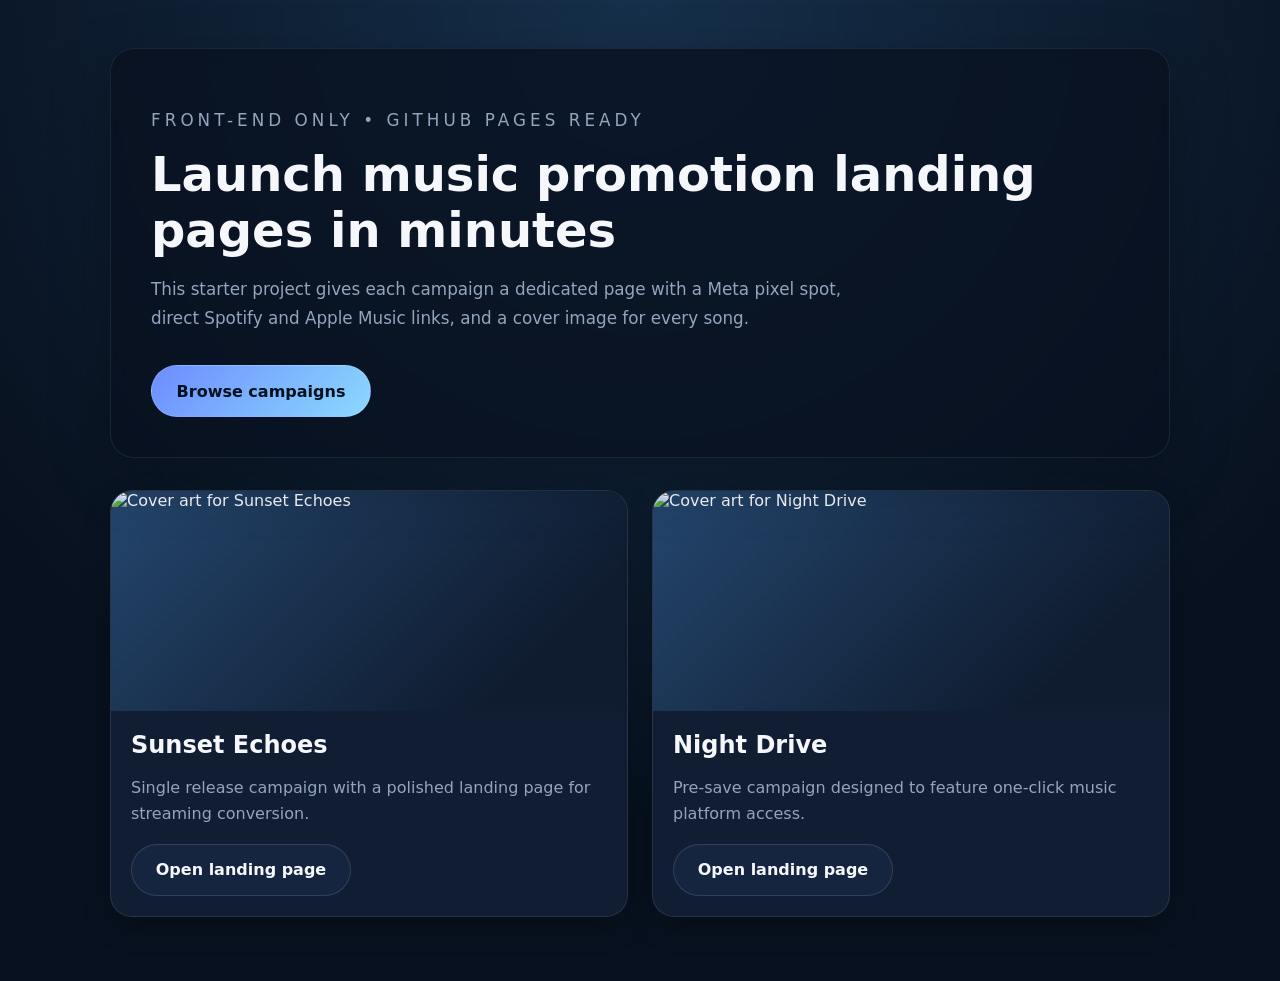
==== index.html @ 0e31440b "init:" ====
<!DOCTYPE html>
<html lang="en">
  <head>
    <meta charset="UTF-8" />
    <meta name="viewport" content="width=device-width, initial-scale=1.0" />
    <title>Music Promo Landing Pages</title>
    <meta
      name="description"
      content="A simple front-end-only landing page project for music promotion campaigns."
    />
    <link rel="stylesheet" href="styles.css" />
  </head>
  <body>
    <main class="page-shell">
      <section class="hero">
        <p class="eyebrow">Front-end only • GitHub Pages ready</p>
        <h1>Launch music promotion landing pages in minutes</h1>
        <p>
          This starter project gives each campaign a dedicated page with a Meta pixel spot,
          direct Spotify and Apple Music links, and a cover image for every song.
        </p>
        <a class="button primary" href="#campaigns">Browse campaigns</a>
      </section>

      <section id="campaigns" class="campaign-grid" aria-label="Music promotion campaigns">
        <article class="card">
          <img src="assets/song-cover.svg" alt="Cover art for Sunset Echoes" />
          <div class="card-body">
            <h2>Sunset Echoes</h2>
            <p>Single release campaign with a polished landing page for streaming conversion.</p>
            <a class="button" href="landing-pages/track-one.html">Open landing page</a>
          </div>
        </article>

        <article class="card">
          <img src="assets/song-cover.svg" alt="Cover art for Night Drive" />
          <div class="card-body">
            <h2>Night Drive</h2>
            <p>Pre-save campaign designed to feature one-click music platform access.</p>
            <a class="button" href="landing-pages/track-two.html">Open landing page</a>
          </div>
        </article>
      </section>
    </main>

    <script src="script.js"></script>
  </body>
</html>
---- styles.css ----
:root {
  color-scheme: dark;
  --bg: #08111f;
  --panel: #111d33;
  --panel-2: #16253f;
  --text: #f5f7fb;
  --muted: #95a4bd;
  --accent: #6d8cff;
  --accent-2: #8bd9ff;
}

* {
  box-sizing: border-box;
}

body {
  margin: 0;
  font-family: Inter, system-ui, -apple-system, BlinkMacSystemFont, "Segoe UI", sans-serif;
  background: radial-gradient(circle at top, #16304b, var(--bg) 70%);
  color: var(--text);
}

img {
  max-width: 100%;
  display: block;
}

.page-shell {
  max-width: 1100px;
  margin: 0 auto;
  padding: 3rem 1.25rem 4rem;
}

.hero {
  padding: 2.5rem;
  border: 1px solid rgba(255, 255, 255, 0.08);
  border-radius: 24px;
  background: rgba(9, 17, 31, 0.75);
  backdrop-filter: blur(8px);
  box-shadow: 0 20px 60px rgba(0, 0, 0, 0.25);
}

.eyebrow {
  text-transform: uppercase;
  letter-spacing: 0.24em;
  color: var(--accent-2);
  font-size: 0.8rem;
  margin-bottom: 0.75rem;
}

.hero h1 {
  font-size: clamp(2rem, 4vw, 3rem);
  margin: 0 0 1rem;
}

.hero p {
  font-size: 1.05rem;
  color: var(--muted);
  max-width: 700px;
  line-height: 1.7;
}

.button {
  display: inline-flex;
  align-items: center;
  justify-content: center;
  gap: 0.7rem;
  border-radius: 999px;
  padding: 0.9rem 1.15rem;
  min-width: 220px;
  min-height: 52px;
  text-decoration: none;
  font-weight: 600;
  color: var(--text);
  background: var(--panel-2);
  border: 1px solid rgba(255, 255, 255, 0.12);
  transition: transform 180ms ease, background 180ms ease;
}

.button:hover {
  transform: translateY(-1px);
  background: #233a58;
}

.button-icon {
  display: inline-flex;
  align-items: center;
  justify-content: center;
  width: 22px;
  height: 22px;
  flex-shrink: 0;
}

.button-icon svg {
  width: 100%;
  height: 100%;
}

.button.primary {
  background: linear-gradient(135deg, var(--accent), var(--accent-2));
  color: #02111f;
  margin-top: 1rem;
}

.campaign-grid {
  display: grid;
  grid-template-columns: repeat(auto-fit, minmax(260px, 1fr));
  gap: 1.5rem;
  margin-top: 2rem;
}

.card {
  overflow: hidden;
  border-radius: 22px;
  background: var(--panel);
  border: 1px solid rgba(255, 255, 255, 0.1);
  box-shadow: 0 10px 30px rgba(0, 0, 0, 0.2);
}

.card img {
  width: 100%;
  height: 220px;
  object-fit: cover;
  background: linear-gradient(135deg, #24466d, #0f1c30 80%);
}

.card-body {
  padding: 1.25rem;
}

.card h2 {
  margin: 0 0 0.45rem;
}

.card p {
  color: var(--muted);
  line-height: 1.65;
}

.landing-page {
  max-width: 760px;
  margin: 2rem auto;
  padding: 2rem;
  border-radius: 24px;
  background: #000000;
  border: 1px solid rgba(255, 255, 255, 0.14);
  display: flex;
  flex-direction: column;
  align-items: center;
  text-align: center;
}

.landing-page .cover {
  width: min(260px, 100%);
  border-radius: 18px;
  margin-bottom: 1.25rem;
  border: 1px solid rgba(255, 255, 255, 0.12);
  background: #000000;
}

.meta-placeholder {
  color: var(--muted);
  font-size: 0.9rem;
  margin: 1rem 0 1.5rem;
  padding: 0.85rem 1rem;
  border-radius: 12px;
  background: rgba(255, 255, 255, 0.04);
  border: 1px dashed rgba(255, 255, 255, 0.12);
}

.actions {
  display: flex;
  flex-direction: column;
  align-items: center;
  gap: 0.75rem;
  width: 100%;
  max-width: 320px;
}

.actions .button {
  width: 100%;
}

@media (max-width: 640px) {
  .page-shell {
    padding: 1rem 0.9rem 2.4rem;
  }

  .hero,
  .landing-page {
    padding: 1.25rem;
  }
}
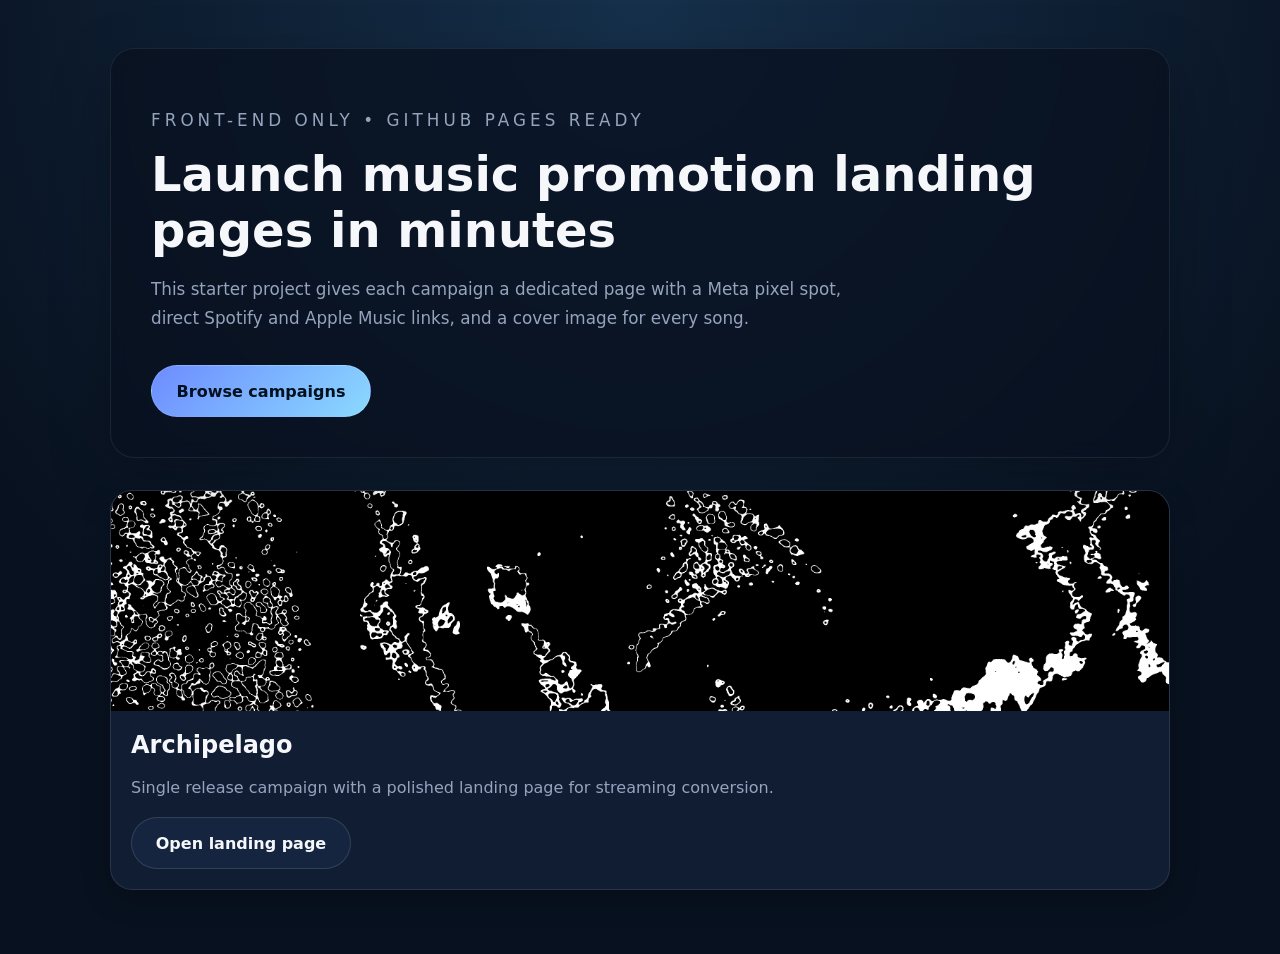
==== commit 1cb1041c: "change title of page" ====
--- a/index.html
+++ b/index.html
@@ -3,10 +3,10 @@
   <head>
     <meta charset="UTF-8" />
     <meta name="viewport" content="width=device-width, initial-scale=1.0" />
-    <title>Music Promo Landing Pages</title>
+    <title>Murray WOW Landing Page</title>
     <meta
       name="description"
-      content="A simple front-end-only landing page project for music promotion campaigns."
+      content="Murray WOW is a Washington, D.C.-based music producer and DJ. This landing page showcases his latest tracks and provides links to streaming platforms."
     />
     <link rel="stylesheet" href="styles.css" />
   </head>
@@ -24,20 +24,11 @@
 
       <section id="campaigns" class="campaign-grid" aria-label="Music promotion campaigns">
         <article class="card">
-          <img src="assets/song-cover.svg" alt="Cover art for Sunset Echoes" />
+          <img src="assets/archipelago-compressed.png" alt="Cover art for Archipelago" />
           <div class="card-body">
-            <h2>Sunset Echoes</h2>
+            <h2>Archipelago</h2>
             <p>Single release campaign with a polished landing page for streaming conversion.</p>
             <a class="button" href="landing-pages/track-one.html">Open landing page</a>
-          </div>
-        </article>
-
-        <article class="card">
-          <img src="assets/song-cover.svg" alt="Cover art for Night Drive" />
-          <div class="card-body">
-            <h2>Night Drive</h2>
-            <p>Pre-save campaign designed to feature one-click music platform access.</p>
-            <a class="button" href="landing-pages/track-two.html">Open landing page</a>
           </div>
         </article>
       </section>
